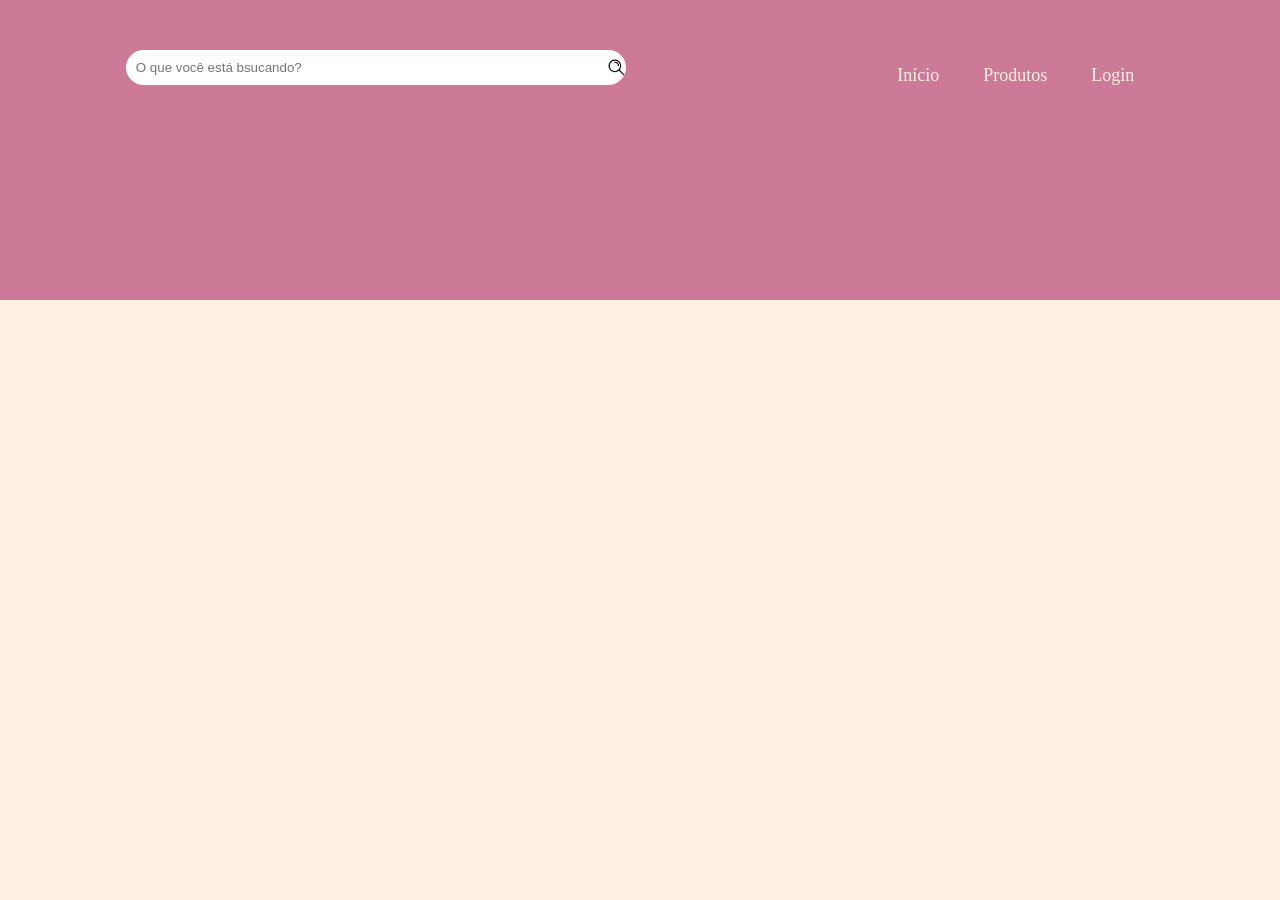
==== login.html @ e15bc0ac "Atualizar o index" ====
<!DOCTYPE html>
<html lang="pt-br">

<head>
    <meta charset="UTF-8">
    <meta name="viewport" content="width=device-width, initial-scale=1.0">
    <title>Sakura</title>
    <link rel="stylesheet" href="./style.css">
</head>

<body>
    <header>
        <div class="menu">
            <form class="busca">
                <input type="text" placeholder="O que você está bsucando?">
            </form>

            <nav>
                <a href="./index.html">Início</a>
                <a href="./produtos.html">Produtos</a>
                <a href="./login.html"> Login</a>
            </nav>
        </div>
    </header>
    <main>
        <section>
            <article>

            </article>
        </section>
    </main>
    <footer>
        
    </footer>
</body>
</html>
---- style.css ----
* {
    box-sizing: border-box;
    margin: 0%;
    padding: 0%;
  }
  
  body {
    background-color: rgb(255, 240, 225);
  }
  
  .menu {
    display: flex; /*serve para centralizar os elementos*/
    background-color: rgb(205, 122, 152);
    width: 100%; /*Esse aqui serve para ocupar toda a largura da minha tela*/
    height: 150px; /*Serve para a altura*/
    justify-content: space-around;/* Alinha os itens horizontalmente com espaço entre eles */
    align-items: center; /* Alinha os itens verticalmente ao centro */
  }
  
  .busca input {
    width: 500px; 
    padding: 10px;
    border-radius: 20px;
    border: none;
    margin-bottom: 15px;
    background-image: url(./Imagem/Lupa.png);
    background-size: 18px;
    background-position: right;
    background-repeat: no-repeat;
  
  }
  
  nav a {
    text-decoration: none;
    color: rgb(255, 240, 225);
    margin: 20px;
    font-size: 18px;
  }
  
  .banner img {
    width: 100%;
    height: 500px;
    display: block;
  }
  
  .produtos {
    color: rgb(205, 122, 152);
    text-align: center;
    margin: 25px;
    font-size: 20px;
  }
  
  .card {
    display: flex;
    background-color: rgb(205, 122, 152);
    width: 250px;
    padding: 30px;
    border-radius: 10px;
    text-align: center;
    color: rgb(255, 240, 225);
    flex-direction: column;
    padding: 20px;
    margin: 20px;
    align-items: center;
    text-align: center;
  }
  
  .card img {
    width: 100%;
    height: 300px;
    border-radius: 10px;
    object-fit: cover;
    margin-bottom: 25px;
  }
  
  #secao {
    display: flex;
    justify-content: center;
    padding: 20px;
  }
  
  h3 {
    color: rgb(101, 65, 51);
    margin: 15px;
  }
  
  footer {
    display: flex;
    flex-direction: column;
    background-color: rgb(205, 122, 152);
    width: 100%;
    height: 150px;
    font-size: 20px;
  }
  
  .direitos {
    color: rgb(255, 240, 225);
    margin: 25px;
    font-size: 13px;
  }

  footer img{
    width: 25px;
    object-fit: cover;

  }
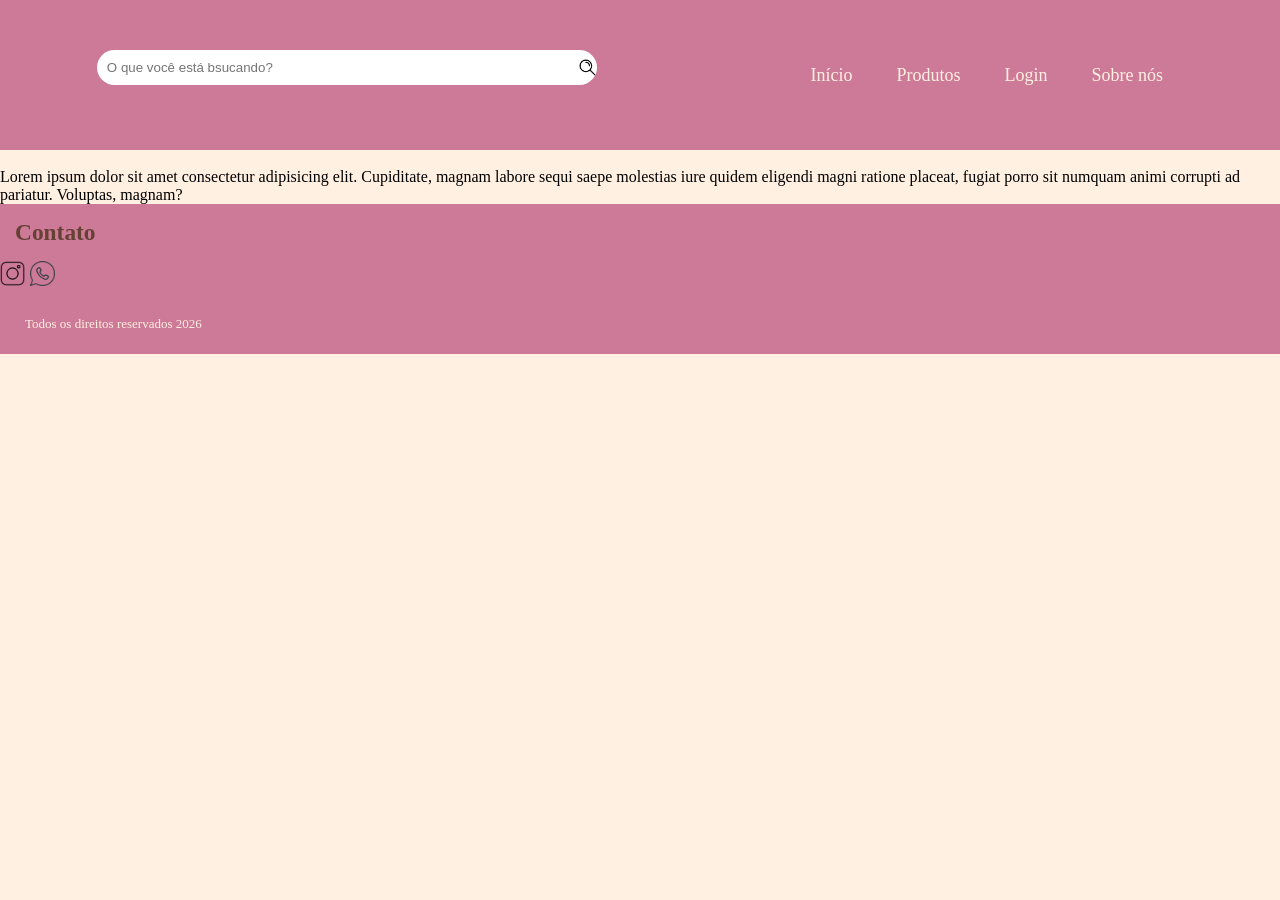
==== commit aa005915: "Salve as alterações" ====
--- a/login.html
+++ b/login.html
@@ -19,18 +19,25 @@
                 <a href="./index.html">Início</a>
                 <a href="./produtos.html">Produtos</a>
                 <a href="./login.html"> Login</a>
+                <a href="./sobrenos.html">Sobre nós</a>
             </nav>
         </div>
     </header>
     <main>
         <section>
             <article>
-
+                <img>
+                <p> Lorem ipsum dolor sit amet consectetur adipisicing elit. Cupiditate, magnam labore sequi saepe molestias iure quidem eligendi magni ratione placeat, fugiat porro sit numquam animi corrupti ad pariatur. Voluptas, magnam?</p>
             </article>
         </section>
     </main>
     <footer>
-        
+        <h3>Contato</h3>
+        <article id="redesociais">
+            <img class="rede" src="./Imagem/instagram.png" alt="Instagram">
+            <img class="rede" src="./Imagem/whatsapp.png" alt="Whatsapp">
+        </article>
+        <p class="direitos">Todos os direitos reservados 2026</p>
     </footer>
 </body>
 </html>
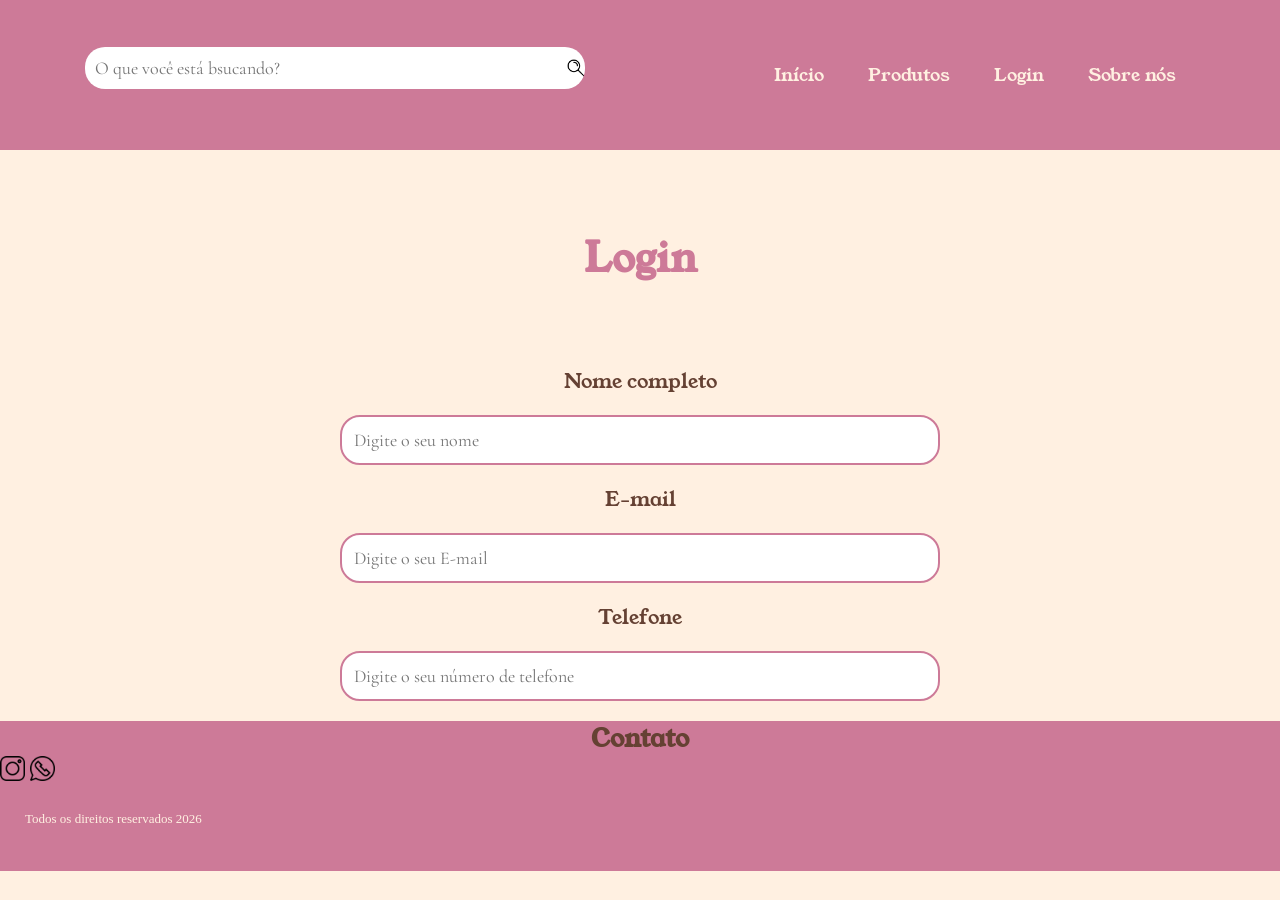
==== commit 994f466b: "salve as alteraçoes" ====
--- a/login.html
+++ b/login.html
@@ -5,7 +5,7 @@
     <meta charset="UTF-8">
     <meta name="viewport" content="width=device-width, initial-scale=1.0">
     <title>Sakura</title>
-    <link rel="stylesheet" href="./style.css">
+    <link rel="stylesheet" href="./login.css">
 </head>
 
 <body>
@@ -25,14 +25,20 @@
     </header>
     <main>
         <section>
-            <article>
-                <img>
-                <p> Lorem ipsum dolor sit amet consectetur adipisicing elit. Cupiditate, magnam labore sequi saepe molestias iure quidem eligendi magni ratione placeat, fugiat porro sit numquam animi corrupti ad pariatur. Voluptas, magnam?</p>
-            </article>
+            <h1>Login</h1>
+            <form class="dados">
+                <label>Nome completo</label>
+                <input type="text" placeholder="Digite o seu nome">
+                <label>E-mail</label>
+                <input type="text" placeholder="Digite o seu E-mail">
+                <label>Telefone</label>
+                <input type="text" placeholder="Digite o seu número de telefone">
+            </form>
         </section>
+
     </main>
     <footer>
-        <h3>Contato</h3>
+        <h2>Contato</h2>
         <article id="redesociais">
             <img class="rede" src="./Imagem/instagram.png" alt="Instagram">
             <img class="rede" src="./Imagem/whatsapp.png" alt="Whatsapp">
@@ -40,4 +46,5 @@
         <p class="direitos">Todos os direitos reservados 2026</p>
     </footer>
 </body>
+
 </html>
--- a/login.css
+++ b/login.css
@@ -0,0 +1,113 @@
+@import url('https://fonts.googleapis.com/css2?family=Young+Serif&display=swap');
+@import url('https://fonts.googleapis.com/css2?family=Cormorant+Garamond:ital,wght@0,300..700;1,300..700&family=Young+Serif&display=swap');
+/*marrom: #654133 rosa: #CD7A98 creme:#FFF0E1*/
+
+* {
+  box-sizing: border-box;
+  margin: 0%;
+  padding: 0%;
+}
+
+body {
+  background-color: rgb(255, 240, 225);
+
+}
+
+.menu {
+  display: flex;
+  /*serve para centralizar os elementos*/
+  background-color: rgb(205, 122, 152);
+  width: 100%;
+  /*Esse aqui serve para ocupar toda a largura da minha tela*/
+  height: 150px;
+  /*Serve para a altura*/
+  justify-content: space-around;
+  /* Alinha os itens horizontalmente com espaço entre eles */
+  align-items: center;
+  /* Alinha os itens verticalmente ao centro */
+  font-family: "Young Serif", serif;
+
+}
+
+h1 {
+  color: rgb(205, 122, 152);
+  text-align: center;
+  margin: 80px;
+  font-size: 40px;
+  font-family: "Young Serif", serif;
+}
+
+h2 {
+  font-family: "Young Serif", serif;
+  color: rgb(101, 65, 51);
+  font-size:25px;
+  text-align:center;
+
+}
+
+.busca input {
+  width: 500px;
+  padding: 10px;
+  border-radius: 20px;
+  border: none;
+  margin-bottom: 15px;
+  background-image: url(./Imagem/Lupa.png);
+  background-size: 18px;
+  background-position: right;
+  background-repeat: no-repeat;
+  font-family: "Cormorant Garamond", serif;
+  font-size: 18px;
+}
+
+nav a {
+  text-decoration: none;
+  color: rgb(255, 240, 225);
+  margin: 20px;
+  font-size: 18px;
+}
+
+label {
+  color: rgb(101, 65, 51);
+  font-size: 20px;
+  font-family: "Young Serif", serif;
+
+}
+
+.dados {
+  display: flex;
+  flex-direction: column;
+  align-items: center;
+  width: 100%;
+}
+
+.dados input {
+  width: 600px;
+  min-height: 25px;
+  padding: 12px;
+  border-radius: 20px;
+  margin: 20px;
+  border: 2px solid rgb(205, 122, 152);
+  outline: none;
+  font-family: "Cormorant Garamond", serif;
+  font-size:18px;
+}
+
+footer {
+  display: flex;
+  flex-direction: column;
+  background-color: rgb(205, 122, 152);
+  width: 100%;
+  height: 150px;
+  font-size: 20px;
+}
+
+footer img {
+  width: 25px;
+  object-fit: cover;
+}
+
+.direitos {
+  color: rgb(255, 240, 225);
+  margin: 25px;
+  font-size: 13px;
+}
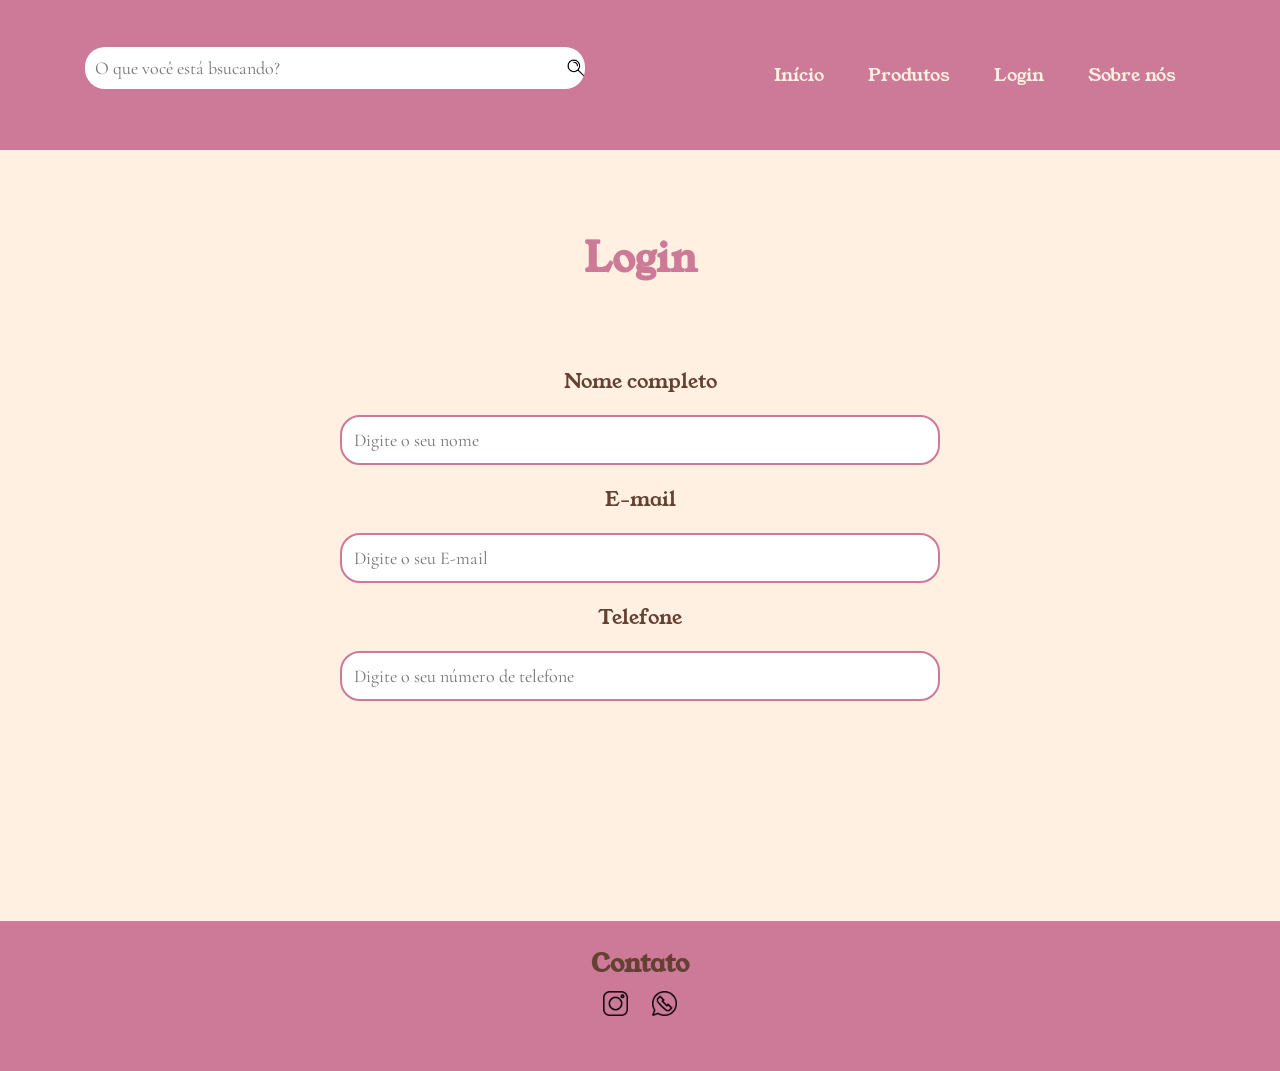
==== commit 9b4f370a: "Salvar as pastas login e sobrenos" ====
--- a/login.html
+++ b/login.html
@@ -40,10 +40,9 @@
     <footer>
         <h2>Contato</h2>
         <article id="redesociais">
-            <img class="rede" src="./Imagem/instagram.png" alt="Instagram">
+             <a href="https://www.instagram.com/sakura.personaliz4?igsh=MWRleGdsendzNW41OQ==" target="_blank"><img class="rede" src="./Imagem/instagram.png" alt="Instagram"></a>
             <img class="rede" src="./Imagem/whatsapp.png" alt="Whatsapp">
         </article>
-        <p class="direitos">Todos os direitos reservados 2026</p>
     </footer>
 </body>
 
--- a/login.css
+++ b/login.css
@@ -40,9 +40,8 @@
 h2 {
   font-family: "Young Serif", serif;
   color: rgb(101, 65, 51);
-  font-size:25px;
-  text-align:center;
-
+  font-size: 25px;
+  margin-top: 25px;
 }
 
 .busca input {
@@ -70,7 +69,6 @@
   color: rgb(101, 65, 51);
   font-size: 20px;
   font-family: "Young Serif", serif;
-
 }
 
 .dados {
@@ -89,7 +87,7 @@
   border: 2px solid rgb(205, 122, 152);
   outline: none;
   font-family: "Cormorant Garamond", serif;
-  font-size:18px;
+  font-size: 18px;
 }
 
 footer {
@@ -98,16 +96,12 @@
   background-color: rgb(205, 122, 152);
   width: 100%;
   height: 150px;
-  font-size: 20px;
+  margin-top: 200px;
+  align-items: center;
 }
 
 footer img {
   width: 25px;
   object-fit: cover;
+  margin: 10px;
 }
-
-.direitos {
-  color: rgb(255, 240, 225);
-  margin: 25px;
-  font-size: 13px;
-}
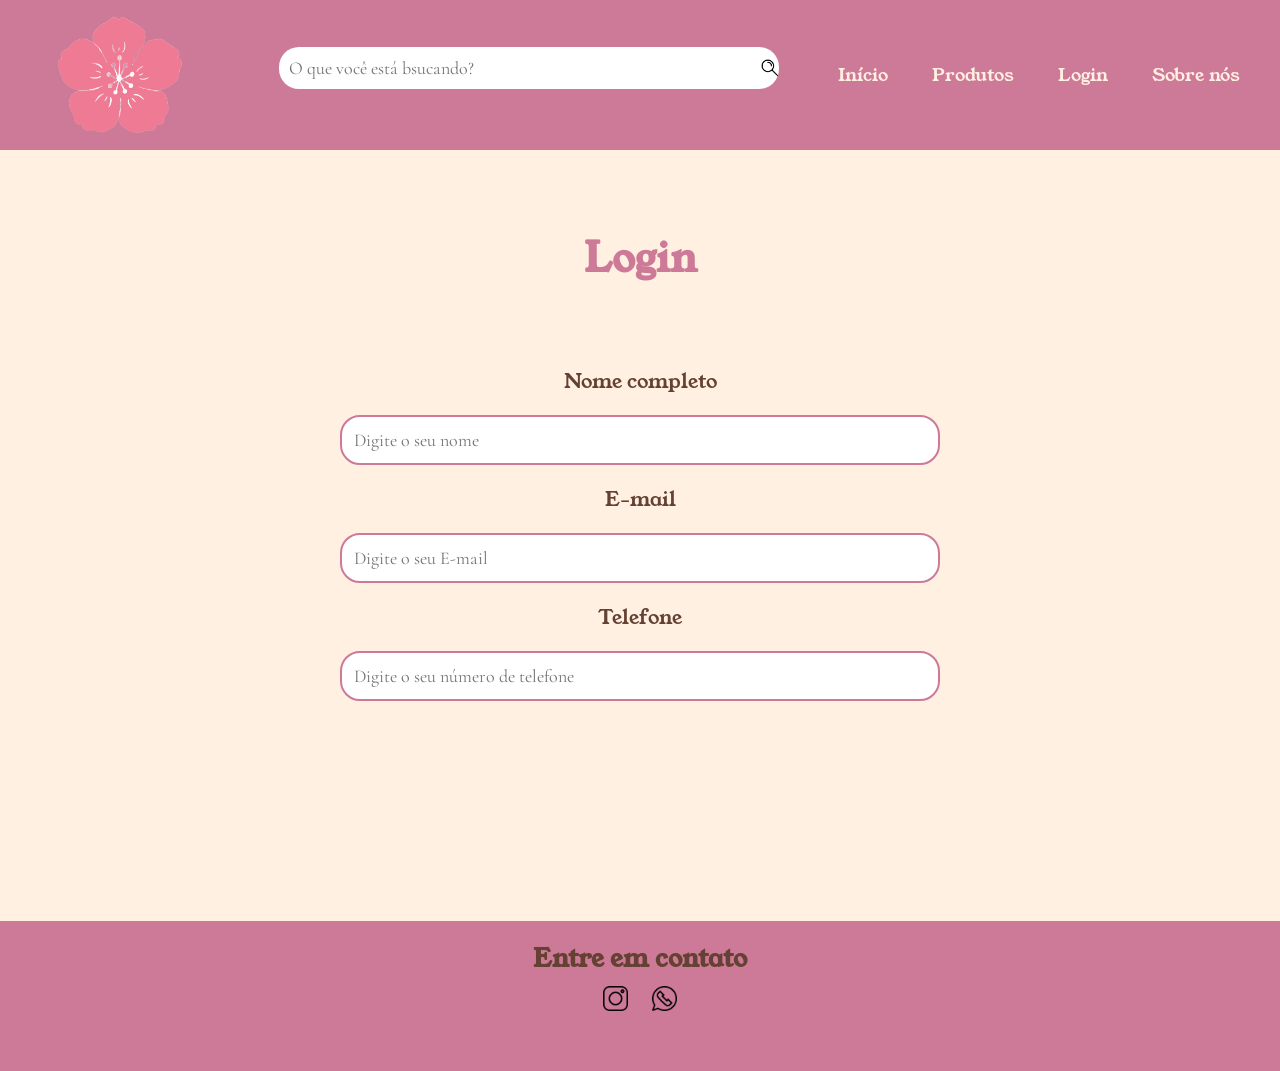
==== commit e993c51d: "Salvando as alterações das paginas" ====
--- a/login.html
+++ b/login.html
@@ -11,6 +11,7 @@
 <body>
     <header>
         <div class="menu">
+            <img src="./Imagem/LogoSakura.png" alt="logo">
             <form class="busca">
                 <input type="text" placeholder="O que você está bsucando?">
             </form>
@@ -38,12 +39,12 @@
 
     </main>
     <footer>
-        <h2>Contato</h2>
-        <article id="redesociais">
-             <a href="https://www.instagram.com/sakura.personaliz4?igsh=MWRleGdsendzNW41OQ==" target="_blank"><img class="rede" src="./Imagem/instagram.png" alt="Instagram"></a>
+        <h2> Entre em contato</h2>
+        <article>
+            <a href="https://www.instagram.com/sakura.personaliz4?igsh=MWRleGdsendzNW41OQ==" target="_blank"><img
+                    class="rede" src="./Imagem/instagram.png" alt="Instagram"></a>
             <img class="rede" src="./Imagem/whatsapp.png" alt="Whatsapp">
         </article>
     </footer>
 </body>
-
-</html>+    </html>
--- a/login.css
+++ b/login.css
@@ -13,6 +13,15 @@
 
 }
 
+img {
+  width: 200px;
+  /* Ajuste a largura conforme o seu gosto */
+  height: auto;
+  /* Mantém a proporção da imagem para não amassar */
+  margin-right: 20px;
+  /* Dá um espaço entre a logo e a barra de busca */
+}
+
 .menu {
   display: flex;
   /*serve para centralizar os elementos*/
@@ -26,7 +35,6 @@
   align-items: center;
   /* Alinha os itens verticalmente ao centro */
   font-family: "Young Serif", serif;
-
 }
 
 h1 {
@@ -37,12 +45,7 @@
   font-family: "Young Serif", serif;
 }
 
-h2 {
-  font-family: "Young Serif", serif;
-  color: rgb(101, 65, 51);
-  font-size: 25px;
-  margin-top: 25px;
-}
+
 
 .busca input {
   width: 500px;
@@ -105,3 +108,10 @@
   object-fit: cover;
   margin: 10px;
 }
+
+h2 {
+  font-family: "Young Serif", serif;
+  color: rgb(101, 65, 51);
+  font-size: 25px;
+  margin-top: 20px;
+}
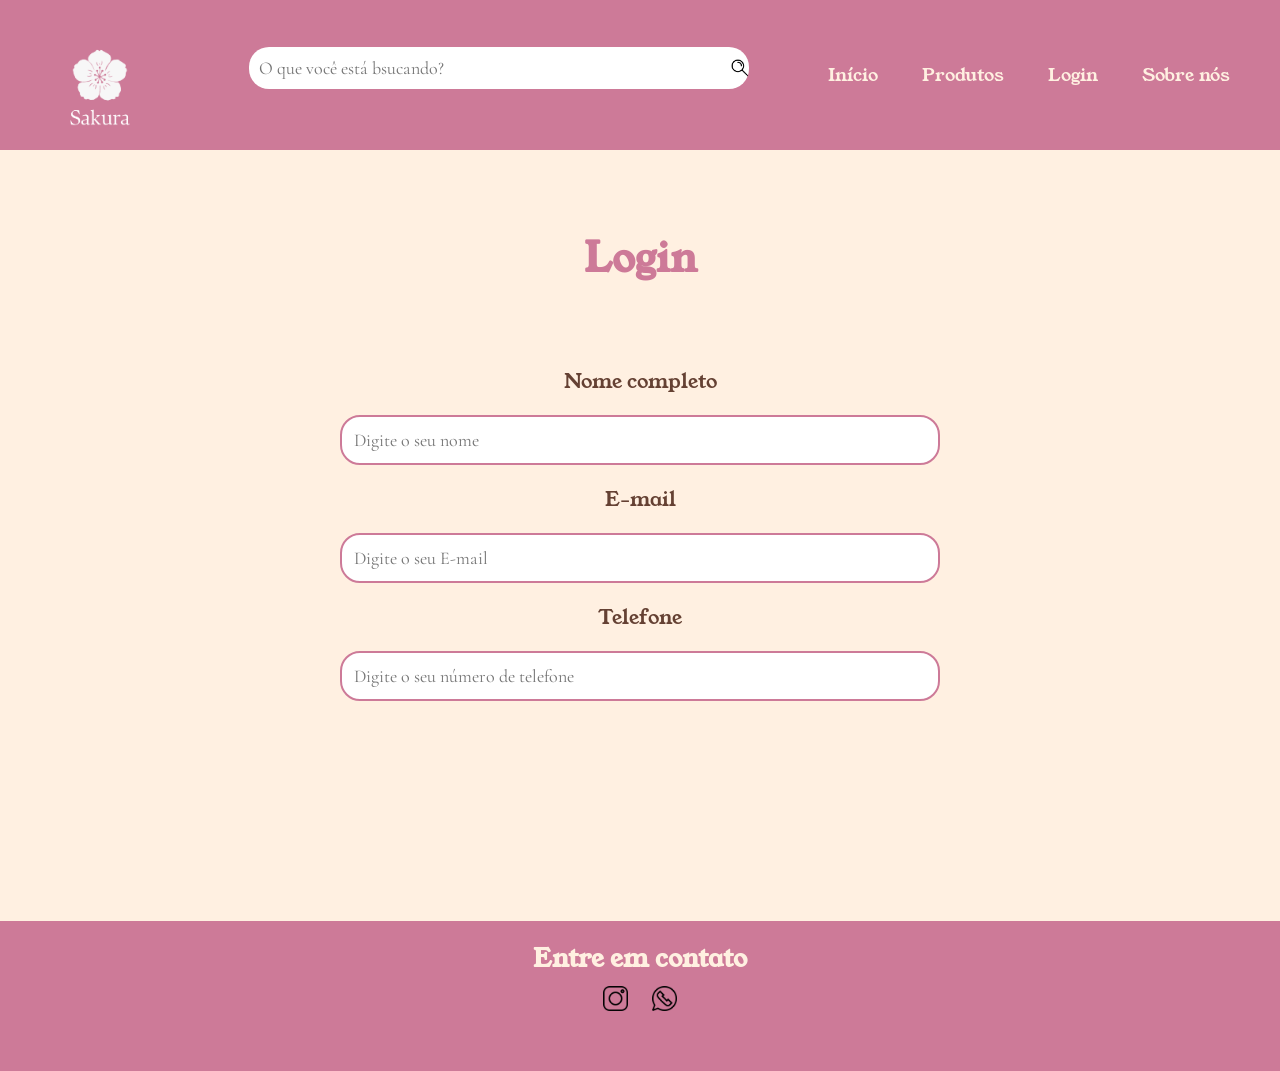
==== commit 7088e3c1: "Salvar as alterações das páginas" ====
--- a/login.html
+++ b/login.html
@@ -11,7 +11,7 @@
 <body>
     <header>
         <div class="menu">
-            <img src="./Imagem/LogoSakura.png" alt="logo">
+            <img id="logo" src="./Imagem/Sakura (1).png" alt="logo">
             <form class="busca">
                 <input type="text" placeholder="O que você está bsucando?">
             </form>
--- a/login.css
+++ b/login.css
@@ -14,8 +14,8 @@
 }
 
 img {
-  width: 200px;
-  /* Ajuste a largura conforme o seu gosto */
+  width: 140px;
+  /* Ajuste a largura */
   height: auto;
   /* Mantém a proporção da imagem para não amassar */
   margin-right: 20px;
@@ -39,8 +39,8 @@
 
 h1 {
   color: rgb(205, 122, 152);
-  text-align: center;
-  margin: 80px;
+  text-align: center; /* esse aqui serve para centralizar o texto*/
+  margin: 80px; 
   font-size: 40px;
   font-family: "Young Serif", serif;
 }
@@ -111,7 +111,7 @@
 
 h2 {
   font-family: "Young Serif", serif;
-  color: rgb(101, 65, 51);
+  color:rgb(255, 240, 225);
   font-size: 25px;
   margin-top: 20px;
 }
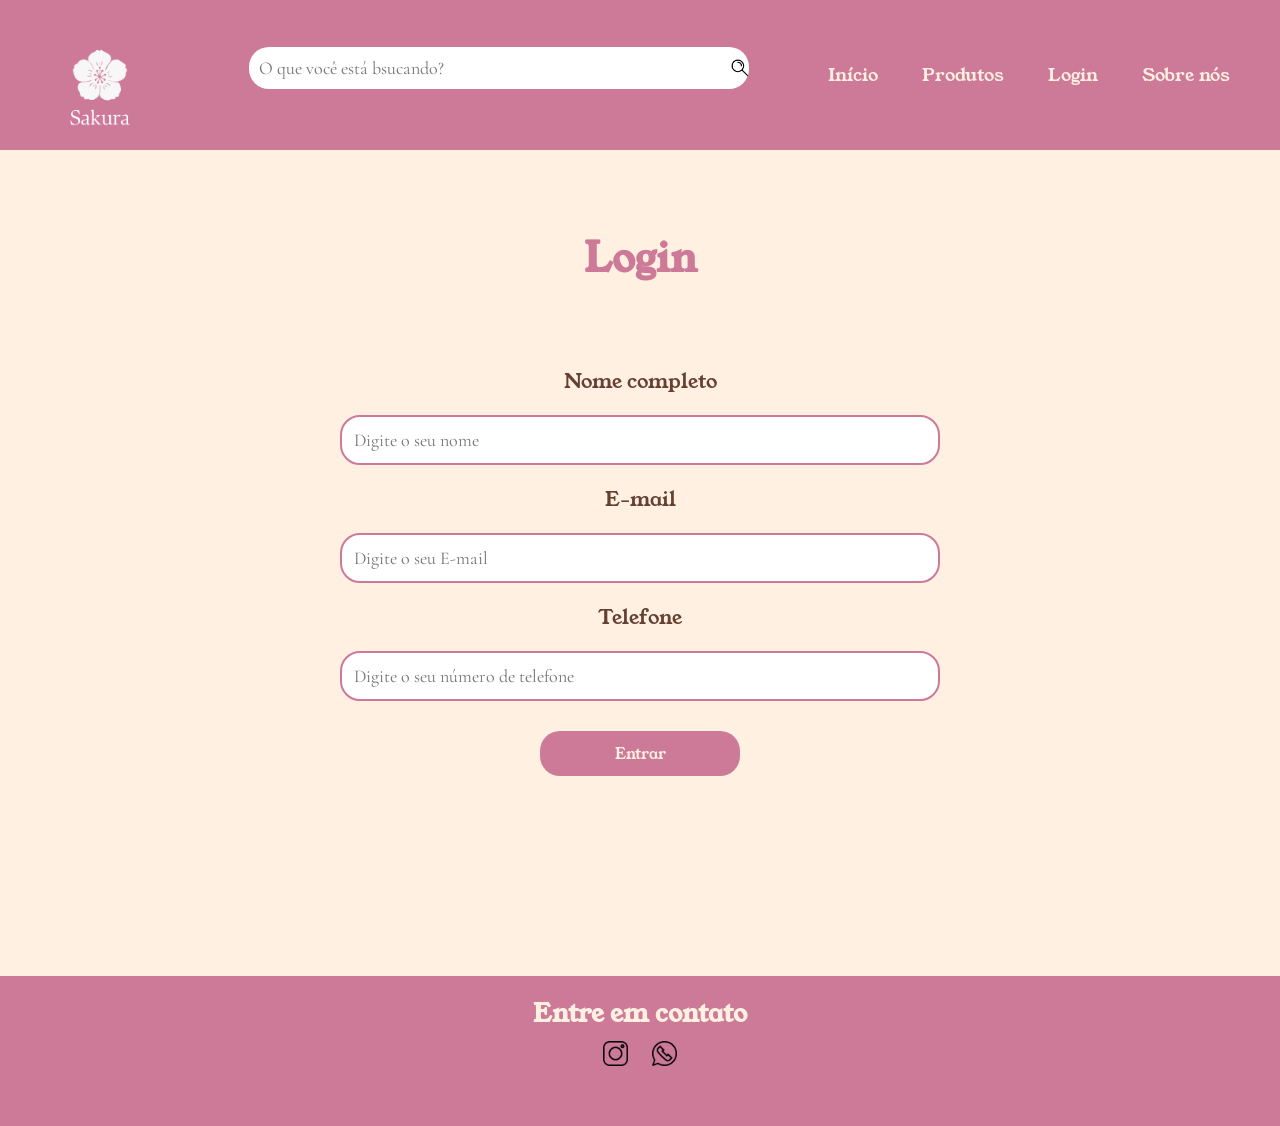
==== commit 45d94628: "Salve as alteraçoes" ====
--- a/login.html
+++ b/login.html
@@ -34,6 +34,7 @@
                 <input type="text" placeholder="Digite o seu E-mail">
                 <label>Telefone</label>
                 <input type="text" placeholder="Digite o seu número de telefone">
+                <button type="submit">Entrar</button>
             </form>
         </section>
 
--- a/login.css
+++ b/login.css
@@ -48,13 +48,13 @@
 
 
 .busca input {
-  width: 500px;
-  padding: 10px;
-  border-radius: 20px;
-  border: none;
-  margin-bottom: 15px;
+  width: 500px; /* serve para ajeitar a minha largura*/
+  padding: 10px; /* é o meu espaço interno do meu elemento */
+  border-radius: 20px; /*raio da borda do elemento do meu site*/
+  border: none; /*serve para remover o sublinhado*/
+  margin-bottom: 15px; /*serve para criar espaços externo abaixo do elemento*/
   background-image: url(./Imagem/Lupa.png);
-  background-size: 18px;
+  background-size: 18px; 
   background-position: right;
   background-repeat: no-repeat;
   font-family: "Cormorant Garamond", serif;
@@ -88,9 +88,21 @@
   border-radius: 20px;
   margin: 20px;
   border: 2px solid rgb(205, 122, 152);
-  outline: none;
+  outline: none; 
   font-family: "Cormorant Garamond", serif;
   font-size: 18px;
+}
+
+.dados button{
+  width: 200px;
+  padding: 12px;
+  background-color: rgb(205, 122, 152);
+  color: rgb(255, 240, 225);
+  border: none;
+  border-radius: 20px;
+  margin-top: 10px;
+  font-family: "Young Serif", serif;
+  font-size: 15px;
 }
 
 footer {
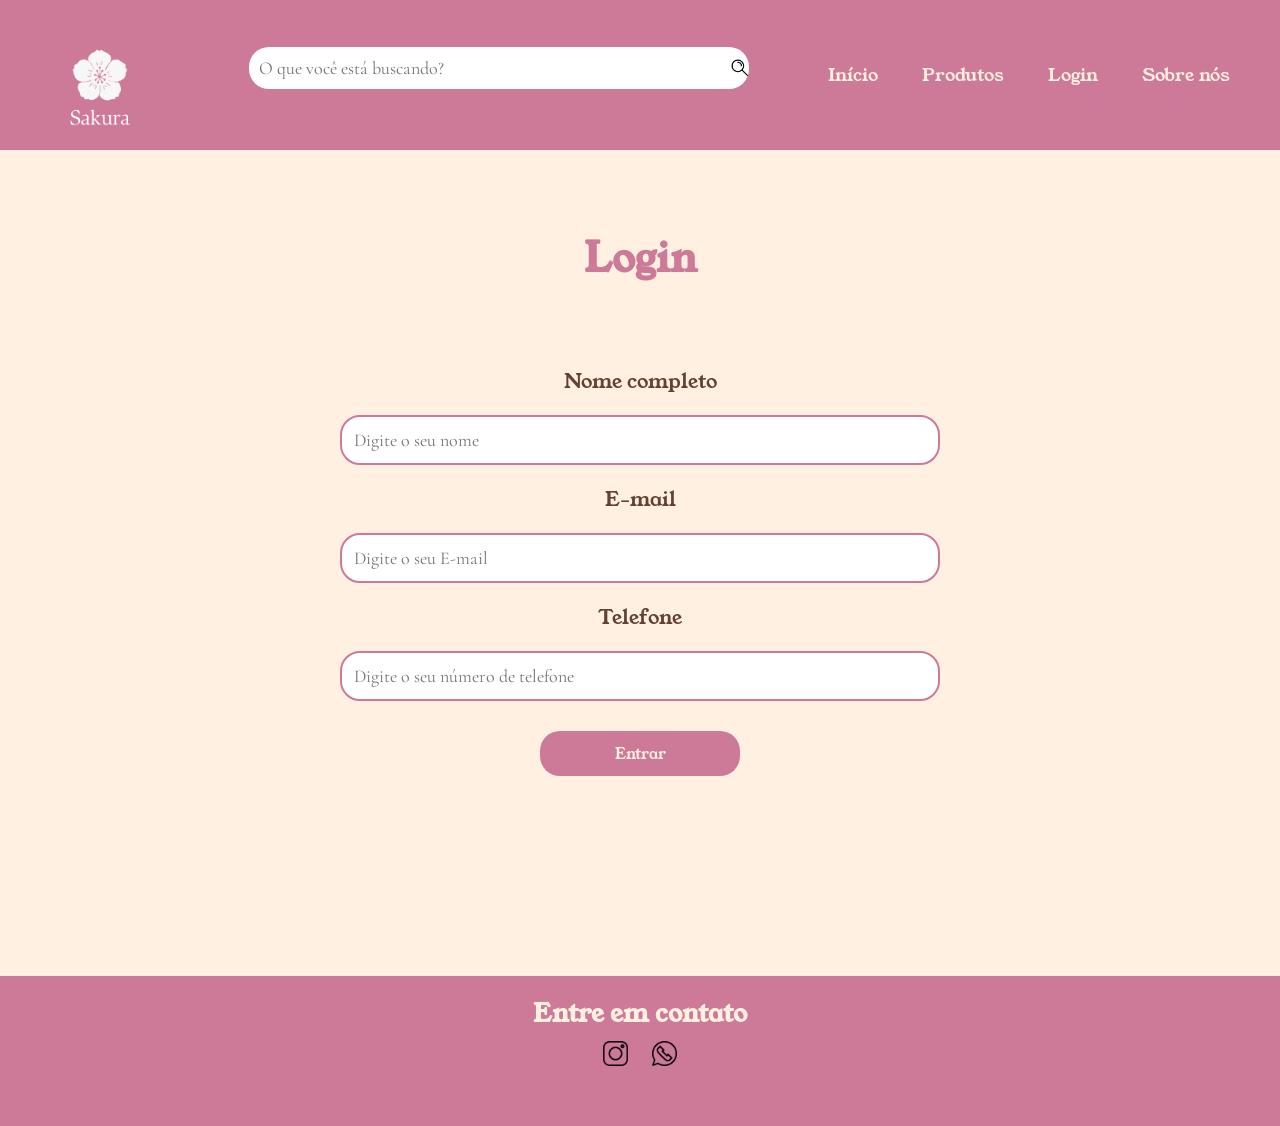
==== commit 77dd7f25: "Salve as alterações" ====
--- a/login.html
+++ b/login.html
@@ -13,7 +13,7 @@
         <div class="menu">
             <img id="logo" src="./Imagem/Sakura (1).png" alt="logo">
             <form class="busca">
-                <input type="text" placeholder="O que você está bsucando?">
+                <input type="text" placeholder="O que você está buscando?">
             </form>
 
             <nav>
--- a/login.css
+++ b/login.css
@@ -3,18 +3,18 @@
 /*marrom: #654133 rosa: #CD7A98 creme:#FFF0E1*/
 
 * {
-  box-sizing: border-box;
-  margin: 0%;
-  padding: 0%;
+  box-sizing: border-box; /* serve para incluir o padding e a borda dentro da largura total do elemento */
+  margin: 0%; /* serve para remover a margem padrão dos elementos */
+  padding: 0%; /* serve para remover o preenchimento padrão dos elementos */
 }
 
 body {
-  background-color: rgb(255, 240, 225);
+  background-color: rgb(255, 240, 225); /* serve para definir a cor de fundo da página */
 
 }
 
-img {
-  width: 140px;
+img { /* serve para definir as propriedades das imagens */
+  width: 140px;  /* Define a largura da imagem */
   /* Ajuste a largura */
   height: auto;
   /* Mantém a proporção da imagem para não amassar */
@@ -40,9 +40,9 @@
 h1 {
   color: rgb(205, 122, 152);
   text-align: center; /* esse aqui serve para centralizar o texto*/
-  margin: 80px; 
-  font-size: 40px;
-  font-family: "Young Serif", serif;
+  margin: 80px; /* serve para criar um espaço externo ao redor do elemento */
+  font-size: 40px; /* serve para definir o tamanho da fonte do texto */
+  font-family: "Young Serif", serif; /* serve para definir a fonte do texto */
 }
 
 
@@ -53,56 +53,56 @@
   border-radius: 20px; /*raio da borda do elemento do meu site*/
   border: none; /*serve para remover o sublinhado*/
   margin-bottom: 15px; /*serve para criar espaços externo abaixo do elemento*/
-  background-image: url(./Imagem/Lupa.png);
-  background-size: 18px; 
-  background-position: right;
-  background-repeat: no-repeat;
-  font-family: "Cormorant Garamond", serif;
-  font-size: 18px;
+  background-image: url(./Imagem/Lupa.png); /*serve para colocar a imagem de fundo no meu input*/
+  background-size: 18px;  /*serve para definir o tamanho da imagem de fundo*/
+  background-position: right; /*serve para posicionar a imagem de fundo à direita do input*/
+  background-repeat: no-repeat; /*serve para evitar que a imagem de fundo se repita*/
+  font-family: "Cormorant Garamond", serif; 
+  font-size: 18px; /* serve para definir o tamanho da fonte do texto dentro do input */
 }
 
 nav a {
-  text-decoration: none;
+  text-decoration: none; /* serve para remover o sublinhado dos links */
   color: rgb(255, 240, 225);
-  margin: 20px;
-  font-size: 18px;
+  margin: 20px;  /* serve para criar um espaço externo ao redor dos links */
+  font-size: 18px; /* serve para definir o tamanho da fonte dos links */
 }
 
 label {
   color: rgb(101, 65, 51);
-  font-size: 20px;
+  font-size: 20px; /* serve para definir o tamanho da fonte do texto */
   font-family: "Young Serif", serif;
 }
 
 .dados {
-  display: flex;
-  flex-direction: column;
-  align-items: center;
-  width: 100%;
+  display: flex; /* serve para organizar os elementos em um layout flexível */
+  flex-direction: column;  /* serve para organizar os elementos em uma coluna */
+  align-items: center; /* serve para centralizar os elementos horizontalmente */
+  width: 100%; /* serve para ocupar toda a largura disponível */
 }
 
 .dados input {
-  width: 600px;
-  min-height: 25px;
-  padding: 12px;
-  border-radius: 20px;
-  margin: 20px;
+  width: 600px; /* serve para definir a largura dos campos de entrada */
+  min-height: 25px;  /* serve para definir a altura mínima dos campos de entrada */
+  padding: 12px; /* serve para criar um espaço interno ao redor do conteúdo dos campos de entrada */
+  border-radius: 20px; /* serve para criar bordas arredondadas nos campos de entrada */
+  margin: 20px; /* serve para criar um espaço externo ao redor dos campos de entrada */
   border: 2px solid rgb(205, 122, 152);
-  outline: none; 
+  outline: none; /* serve para remover a borda de foco padrão dos campos de entrada */
   font-family: "Cormorant Garamond", serif;
-  font-size: 18px;
+  font-size: 18px; /* serve para definir o tamanho da fonte do texto dentro dos campos de entrada */
 }
 
-.dados button{
-  width: 200px;
-  padding: 12px;
+.dados button{ /* serve para definir as propriedades do botão de login */
+  width: 200px; /* serve para definir a largura do botão de login */
+  padding: 12px; /* serve para criar um espaço interno ao redor do conteúdo do botão de login */
   background-color: rgb(205, 122, 152);
   color: rgb(255, 240, 225);
-  border: none;
-  border-radius: 20px;
-  margin-top: 10px;
+  border: none; /* serve para remover a borda do botão de login */
+  border-radius: 20px; /* serve para criar bordas arredondadas no botão de login */
+  margin-top: 10px; /* serve para criar um espaço externo acima do botão de login */
   font-family: "Young Serif", serif;
-  font-size: 15px;
+  font-size: 15px; /* serve para definir o tamanho da fonte do texto dentro do botão de login */
 }
 
 footer {
@@ -117,7 +117,7 @@
 
 footer img {
   width: 25px;
-  object-fit: cover;
+  object-fit: cover; /* serve para garantir que a imagem seja redimensionada corretamente sem distorção */
   margin: 10px;
 }
 
@@ -125,5 +125,5 @@
   font-family: "Young Serif", serif;
   color:rgb(255, 240, 225);
   font-size: 25px;
-  margin-top: 20px;
+  margin-top: 20px; /* serve para criar um espaço externo acima do título */
 }
